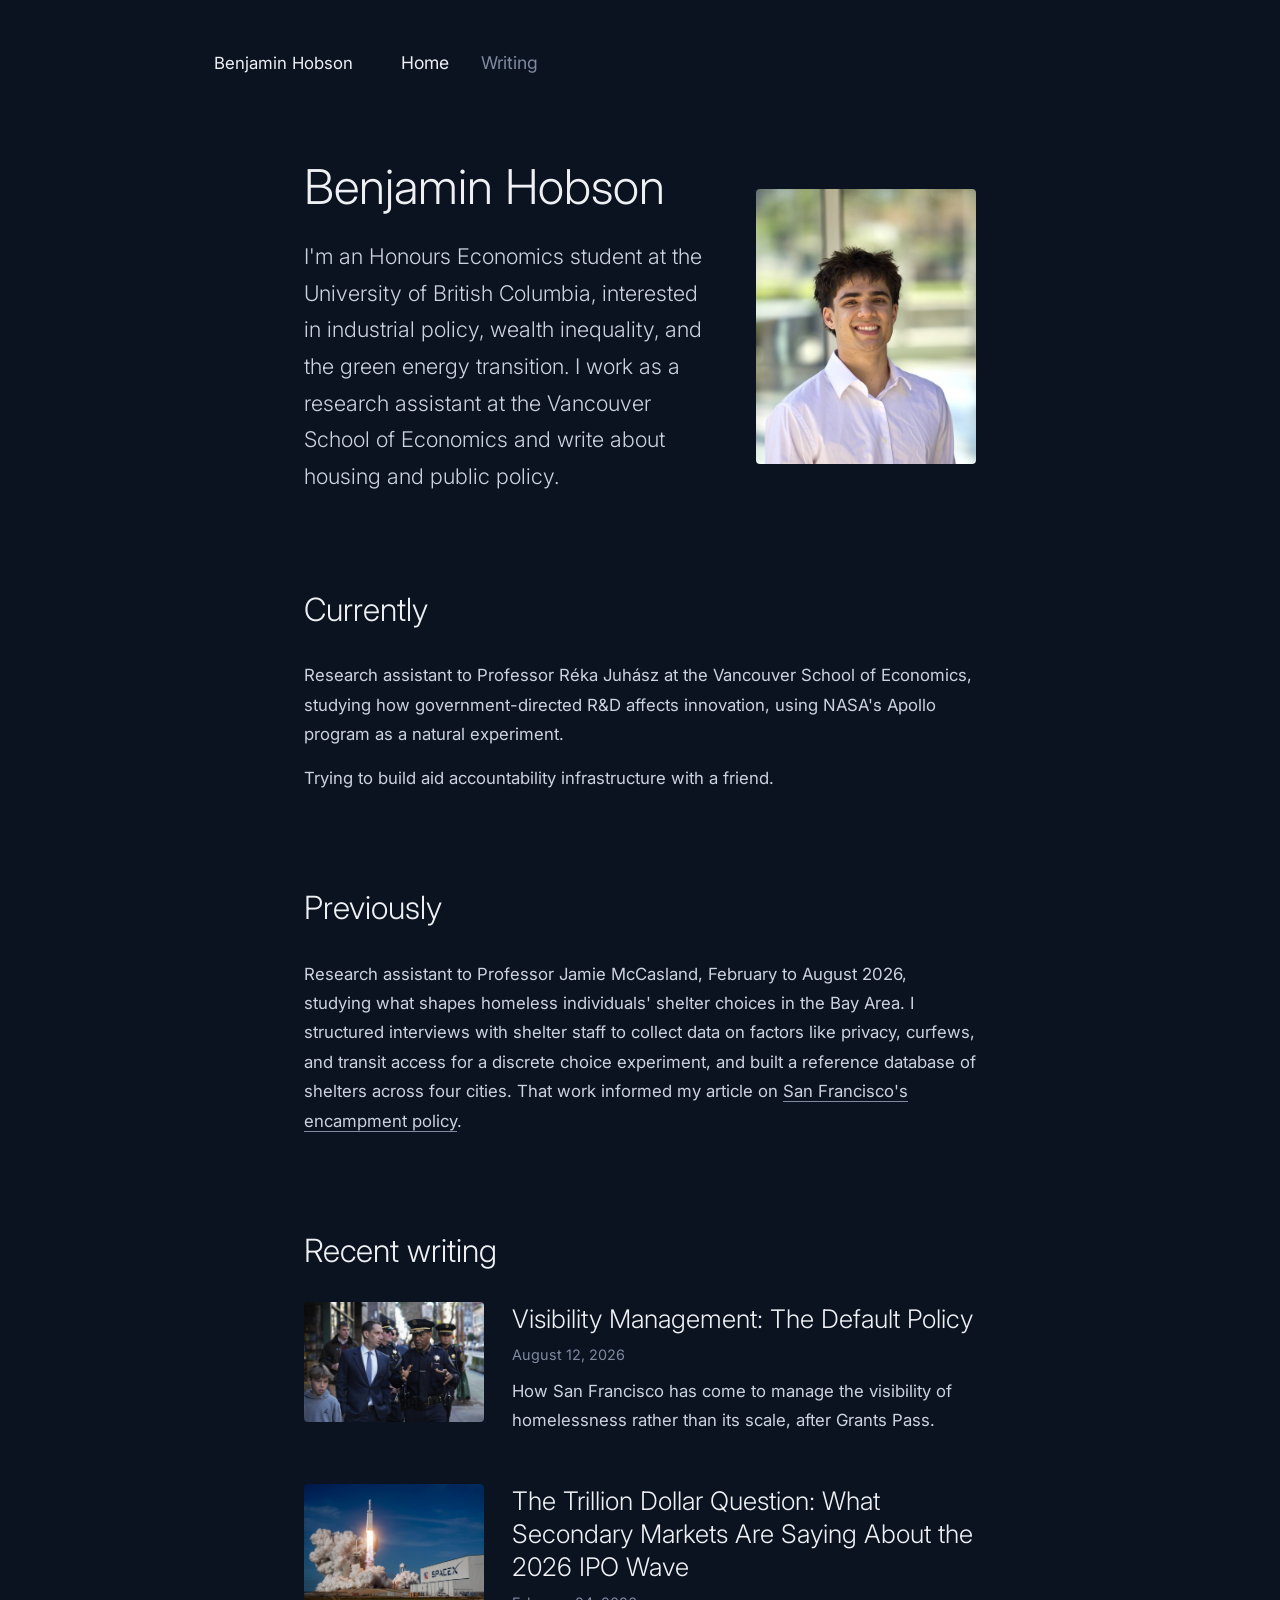
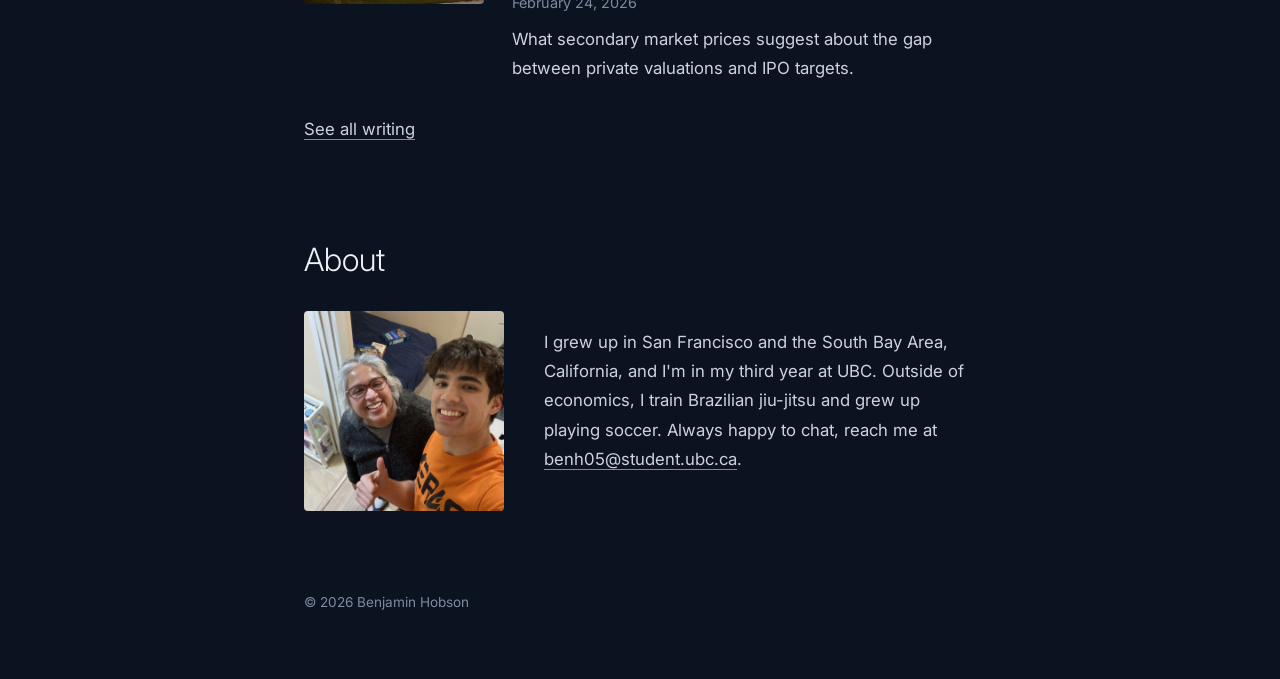
==== index.html @ e1647f70 "Reword aid project line Co-Authored-By: Claude Opus 5.5 <noreply@anthropic.com> Claude-Session: http" ====
<!DOCTYPE html>
<html lang="en">
<head>
<meta charset="UTF-8">
<meta name="viewport" content="width=device-width, initial-scale=1">
<title>Benjamin Hobson</title>
<meta name="description" content="Benjamin Hobson, economics student at the University of British Columbia. Writing and research.">
<meta property="og:title" content="Benjamin Hobson">
<meta property="og:description" content="Benjamin Hobson, economics student at the University of British Columbia. Writing and research.">
<meta name="theme-color" content="#0b1220">
<link rel="preconnect" href="https://fonts.googleapis.com">
<link rel="preconnect" href="https://fonts.gstatic.com" crossorigin>
<link href="https://fonts.googleapis.com/css2?family=Inter:wght@300;400&display=swap" rel="stylesheet">
<link rel="icon" href="favicon.ico?v=2" sizes="any">
<link rel="icon" type="image/png" sizes="32x32" href="favicon-32x32.png?v=2">
<link rel="icon" type="image/png" sizes="16x16" href="favicon-16x16.png?v=2">
<link rel="apple-touch-icon" href="apple-touch-icon.png?v=2">
<link rel="stylesheet" href="style.css?v=5">
</head>
<body>
<header><div class="wrap"><a class="site" href="index.html">Benjamin Hobson</a><nav aria-label="Main"><a href="index.html" aria-current="page">Home</a><a href="writing.html">Writing</a></nav></div></header>
<main><div class="wrap">
<div class="intro">
<div>
<h1>Benjamin Hobson</h1>
<p class="lead">I'm an Honours Economics student at the University of British Columbia, interested in industrial policy, wealth inequality, and the green energy transition. I work as a research assistant at the Vancouver School of Economics and write about housing and public policy.</p>
</div>
<img class="headshot" src="headshot.jpg" alt="Benjamin Hobson" width="220" height="275">
</div>

<h2>Currently</h2>
<ul class="plain">
<li>Research assistant to Professor Réka Juhász at the Vancouver School of Economics, studying how government-directed R&amp;D affects innovation, using NASA's Apollo program as a natural experiment.</li>
<li>Trying to build aid accountability infrastructure with a friend.</li>
</ul>

<h2>Previously</h2>
<p>Research assistant to Professor Jamie McCasland, February to August 2026, studying what shapes homeless individuals' shelter choices in the Bay Area. I structured interviews with shelter staff to collect data on factors like privacy, curfews, and transit access for a discrete choice experiment, and built a reference database of shelters across four cities. That work informed my article on <a href="article4.html">San Francisco's encampment policy</a>.</p>

<h2>Recent writing</h2>
<div class="entry"><a class="thumb" href="article4.html" tabindex="-1" aria-hidden="true"><img src="lurieimage.jpeg" alt="" loading="lazy"></a><div><div class="title"><a href="article4.html">Visibility Management: The Default Policy</a></div><div class="meta">August 12, 2026</div><p class="desc">How San Francisco has come to manage the visibility of homelessness rather than its scale, after Grants Pass.</p></div></div>
<div class="entry"><a class="thumb" href="article2.html" tabindex="-1" aria-hidden="true"><img src="spacex.jpg" alt="" loading="lazy"></a><div><div class="title"><a href="article2.html">The Trillion Dollar Question: What Secondary Markets Are Saying About the 2026 IPO Wave</a></div><div class="meta">February 24, 2026</div><p class="desc">What secondary market prices suggest about the gap between private valuations and IPO targets.</p></div></div>
<p class="more"><a href="writing.html">See all writing</a></p>

<h2>About</h2>
<div class="about-card">
<img class="portrait" src="profile.jpg" alt="Benjamin Hobson" width="200" height="200" loading="lazy">
<div>
<p>I grew up in San Francisco and the South Bay Area, California, and I'm in my third year at UBC. Outside of economics, I train Brazilian jiu-jitsu and grew up playing soccer. Always happy to chat, reach me at <a href="mailto:benh05@student.ubc.ca">benh05@student.ubc.ca</a>.</p>
</div>
</div>
</div></main>
<footer><div class="wrap">&copy; 2026 Benjamin Hobson</div></footer>
</body>
</html>
---- style.css ----
:root{--bg:#0b1220;--text:#cdd3de;--strong:#eef0f4;--muted:#7f8aa0;--accent:#7da2d6;--line:#1b2740}
*{box-sizing:border-box;margin:0;padding:0}
html{background:var(--bg)}
body{font:400 1.05rem/1.75 Inter,system-ui,-apple-system,"Segoe UI",sans-serif;color:var(--text);-webkit-font-smoothing:antialiased}
.wrap{max-width:720px;margin:0 auto;padding:0 1.5rem}
header .wrap{max-width:900px;display:flex;flex-wrap:wrap;align-items:baseline;gap:.75rem 3rem;padding-top:3rem}
.site{color:var(--strong);text-decoration:none}
nav{display:flex;gap:2rem}
nav a{color:var(--muted);text-decoration:none;font-size:1.1rem}
nav a:hover,nav a[aria-current="page"]{color:var(--strong)}
main{padding:5rem 0 4rem}
h1{font-size:3rem;font-weight:300;line-height:1.15;color:var(--strong);margin-bottom:2.5rem}
h2{font-size:2rem;font-weight:300;line-height:1.2;color:var(--strong);margin:6rem 0 2rem}
p{margin-bottom:1.25rem}
.lead{font-size:1.35rem;font-weight:300;line-height:1.7}
a{color:inherit;text-decoration-color:var(--muted);text-underline-offset:4px}
a:hover{color:var(--accent);text-decoration-color:var(--accent)}
a:focus-visible{outline:2px solid var(--accent);outline-offset:3px;border-radius:2px}
.entry{display:grid;grid-template-columns:180px 1fr;gap:1.75rem;align-items:start;margin-bottom:3rem}
.thumb img{display:block;width:180px;height:120px;object-fit:cover;border-radius:4px}
.title{font-size:1.6rem;font-weight:300;line-height:1.3;color:var(--strong);margin-bottom:.4rem}
.title a{color:inherit;text-decoration:none}
.title a:hover{color:var(--accent)}
.meta{color:var(--muted);font-size:.9rem;margin-bottom:.6rem}
.desc{margin:0}
ul.plain{list-style:none}
ul.plain li{margin-bottom:.9rem}
.contact{display:flex;flex-wrap:wrap;gap:1.5rem;margin-top:1.5rem}
.about-card{display:grid;grid-template-columns:200px 1fr;gap:2.5rem;align-items:center}
.about-card .contact{margin-top:.5rem}
.portrait{display:block;width:200px;height:200px;object-fit:cover;border-radius:4px}
.more{margin-top:-1rem}
.intro{display:grid;grid-template-columns:1fr 220px;gap:3rem;align-items:center}
.intro h1{margin-bottom:1.5rem}
.intro .lead{margin:0}
.headshot{display:block;width:220px;height:275px;object-fit:cover;border-radius:4px}
footer{padding:1rem 0 4rem;color:var(--muted);font-size:.85rem}
/* Article pages */
.post h1{font-size:2.5rem;margin-bottom:1.25rem}
.post .byline{color:var(--muted);font-size:.9rem;margin:0}
.post .byline:last-of-type{margin-bottom:2.5rem}
.post .body,.post>p{font-size:1.1rem;line-height:1.8}
.post h2{font-size:1.6rem;margin:3rem 0 1rem}
.post img{display:block;width:100%;max-height:420px;object-fit:cover;margin:2rem 0 .5rem}
.post .caption{color:var(--muted);font-size:.85rem;margin-bottom:2rem}
.post .disclaimer{color:var(--muted);font-size:.9rem;border-top:1px solid var(--line);padding-top:1.25rem;margin-top:2rem}
@media(max-width:560px){.intro{grid-template-columns:1fr;gap:2rem}.headshot{order:-1;width:160px;height:200px}.entry{grid-template-columns:1fr;gap:1rem}.thumb img{width:100%;height:180px}.about-card{grid-template-columns:1fr;gap:1.5rem}h1{font-size:2.2rem}.post h1{font-size:2rem}.lead{font-size:1.15rem}h2{font-size:1.6rem;margin-top:4.5rem}main{padding-top:3.5rem}header .wrap{padding-top:2rem}}
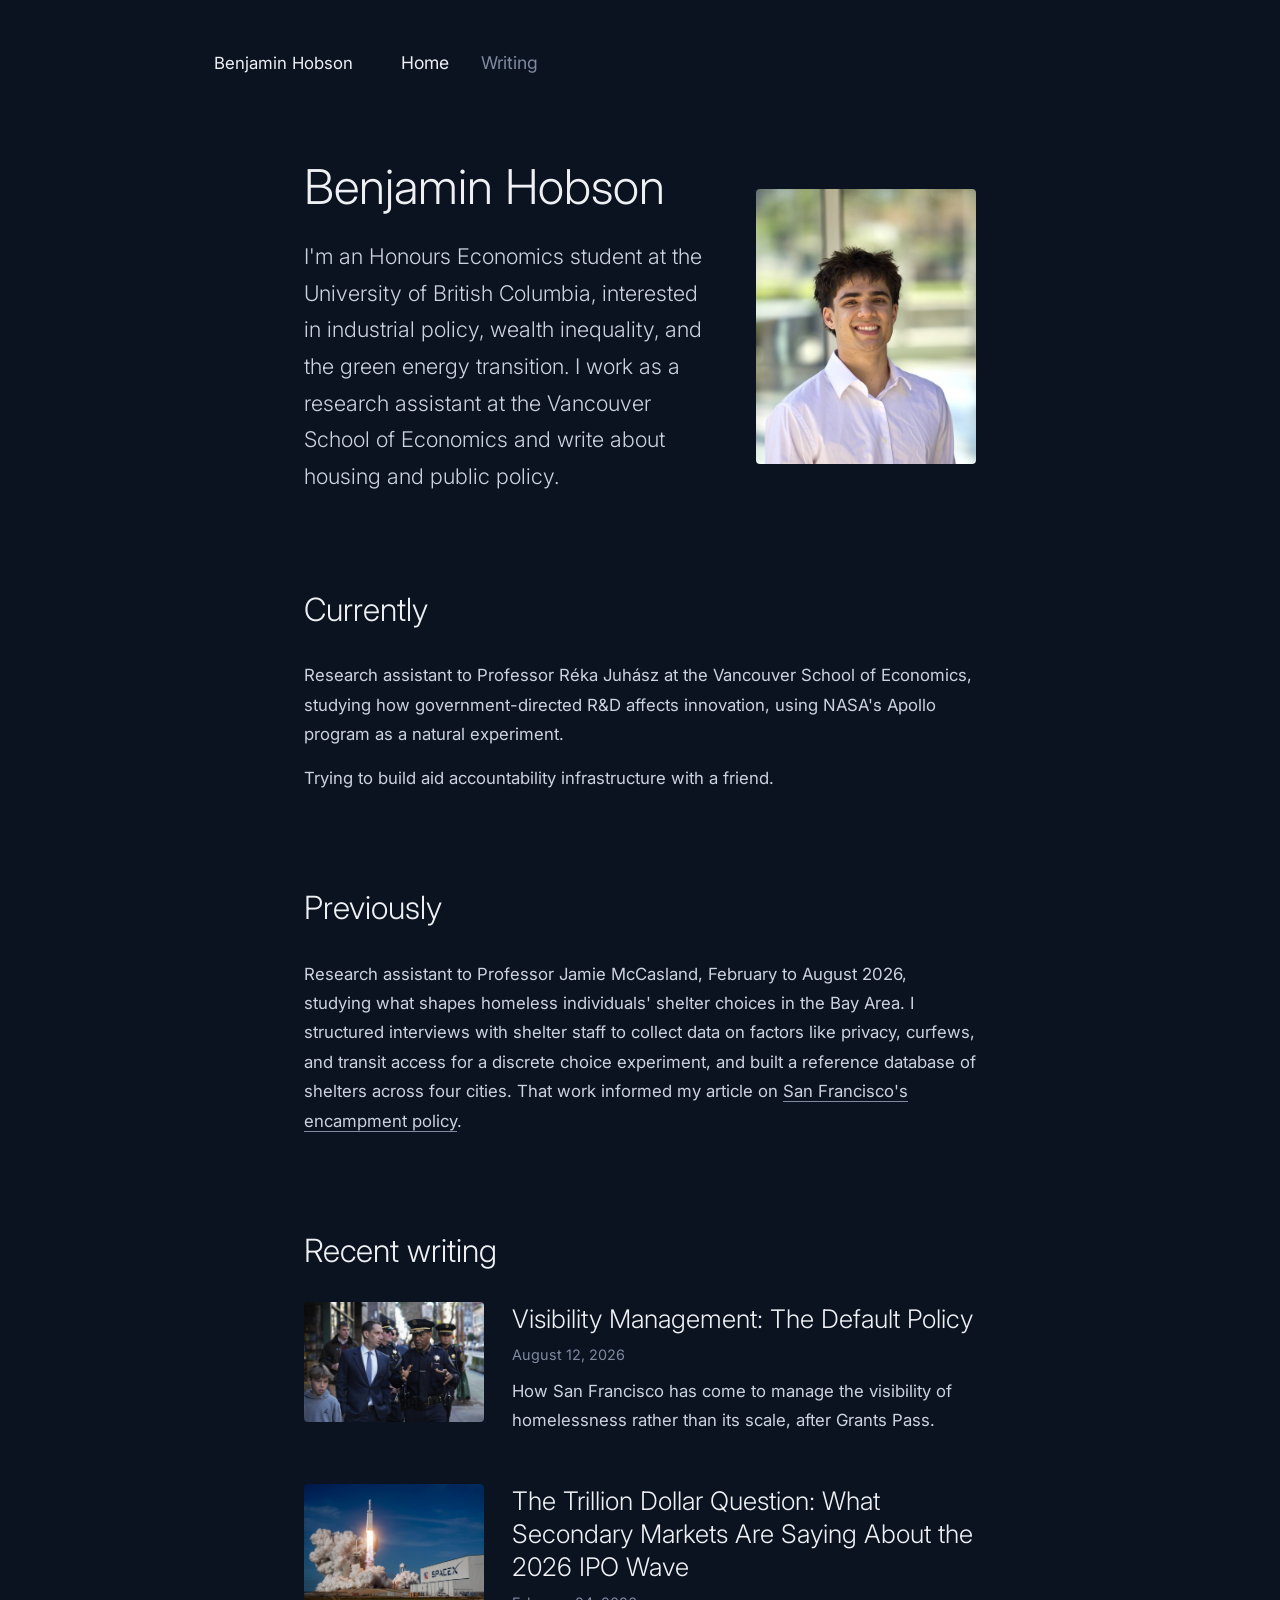
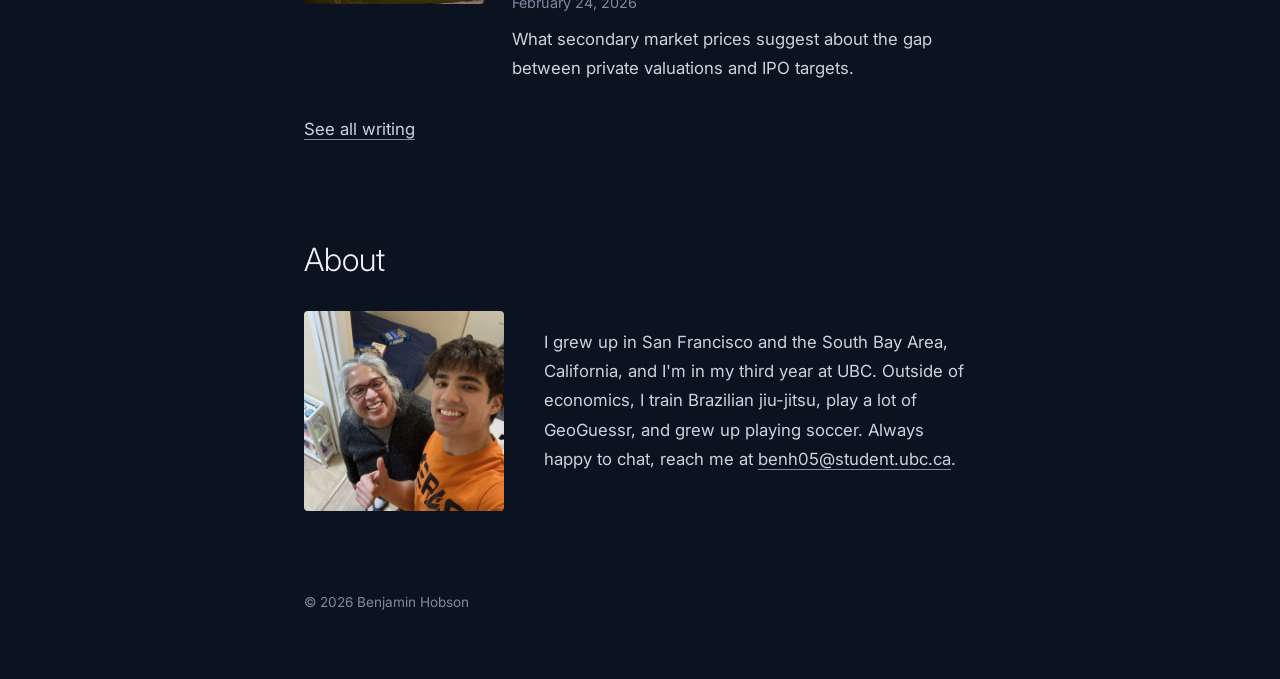
==== commit 54818064: "Add GeoGuessr to About Co-Authored-By: Claude Opus 5.5 <noreply@anthropic.com> Claude-Session: https" ====
--- a/index.html
+++ b/index.html
@@ -46,7 +46,7 @@
 <div class="about-card">
 <img class="portrait" src="profile.jpg" alt="Benjamin Hobson" width="200" height="200" loading="lazy">
 <div>
-<p>I grew up in San Francisco and the South Bay Area, California, and I'm in my third year at UBC. Outside of economics, I train Brazilian jiu-jitsu and grew up playing soccer. Always happy to chat, reach me at <a href="mailto:benh05@student.ubc.ca">benh05@student.ubc.ca</a>.</p>
+<p>I grew up in San Francisco and the South Bay Area, California, and I'm in my third year at UBC. Outside of economics, I train Brazilian jiu-jitsu, play a lot of GeoGuessr, and grew up playing soccer. Always happy to chat, reach me at <a href="mailto:benh05@student.ubc.ca">benh05@student.ubc.ca</a>.</p>
 </div>
 </div>
 </div></main>
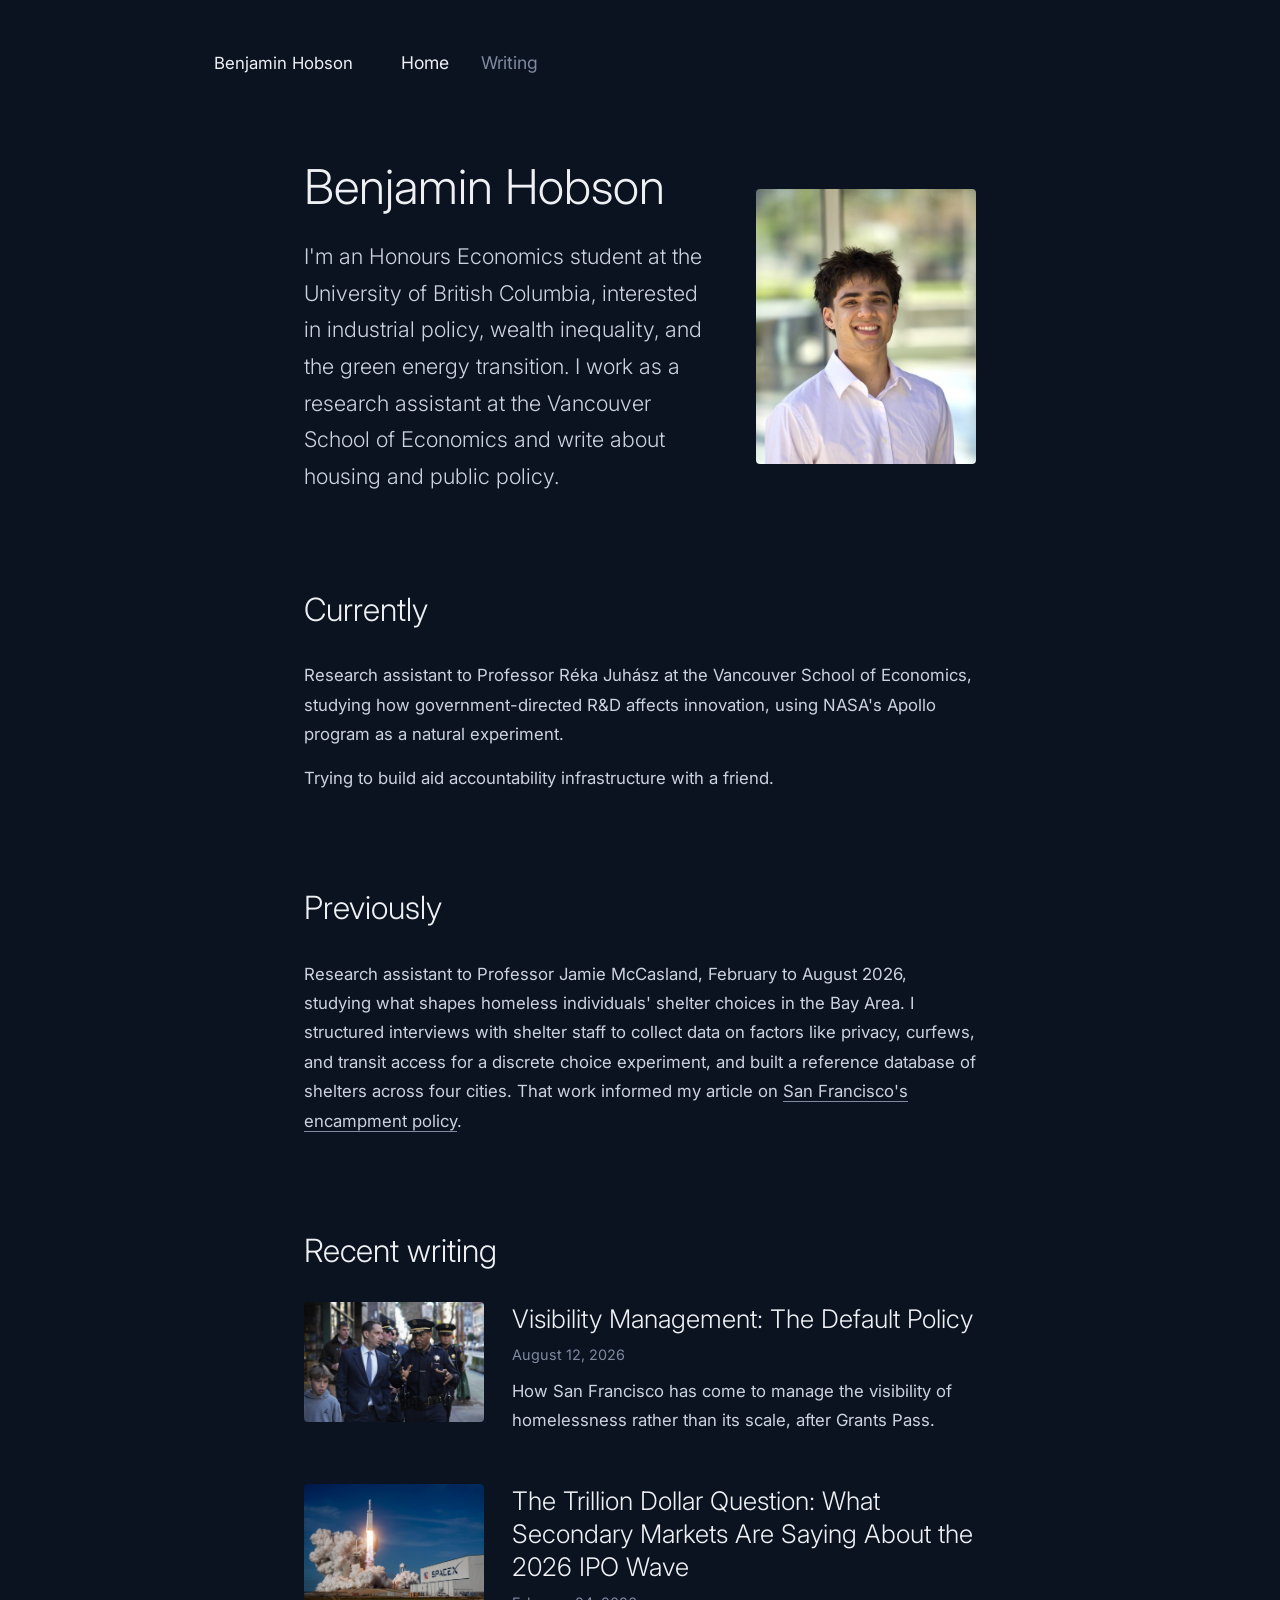
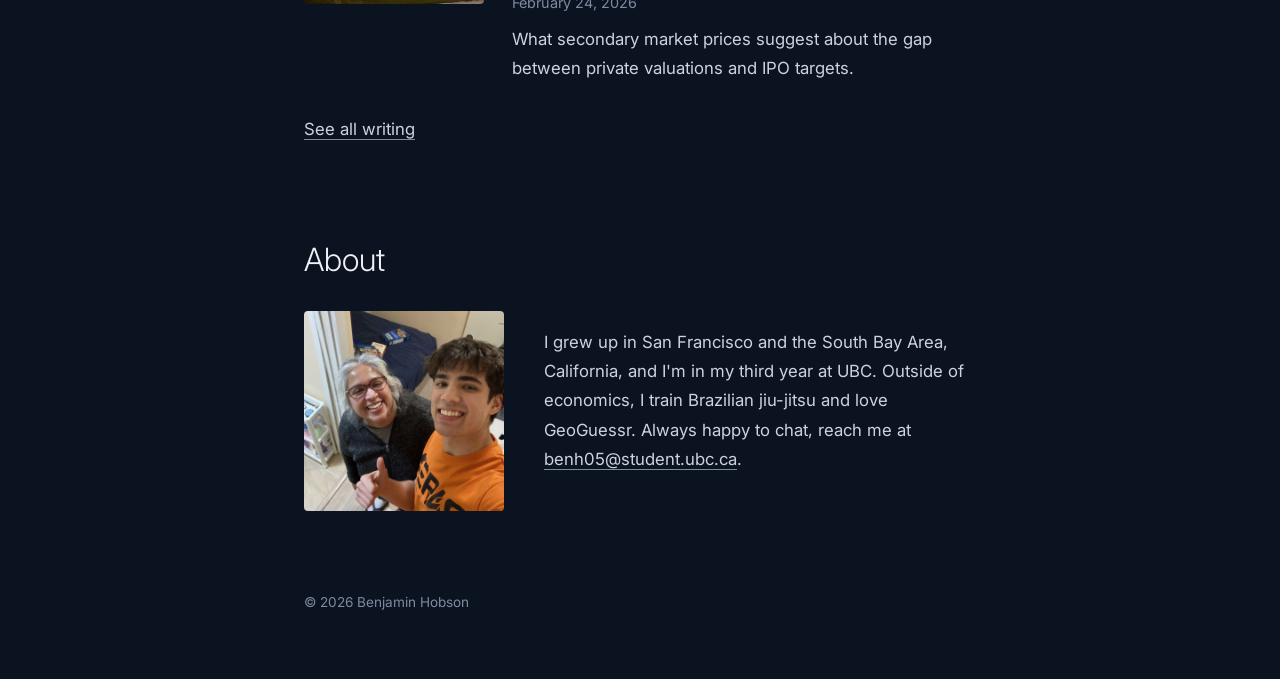
==== commit e64cc9f3: "Simplify About hobbies Co-Authored-By: Claude Opus 5.5 <noreply@anthropic.com> Claude-Session: https" ====
--- a/index.html
+++ b/index.html
@@ -46,7 +46,7 @@
 <div class="about-card">
 <img class="portrait" src="profile.jpg" alt="Benjamin Hobson" width="200" height="200" loading="lazy">
 <div>
-<p>I grew up in San Francisco and the South Bay Area, California, and I'm in my third year at UBC. Outside of economics, I train Brazilian jiu-jitsu, play a lot of GeoGuessr, and grew up playing soccer. Always happy to chat, reach me at <a href="mailto:benh05@student.ubc.ca">benh05@student.ubc.ca</a>.</p>
+<p>I grew up in San Francisco and the South Bay Area, California, and I'm in my third year at UBC. Outside of economics, I train Brazilian jiu-jitsu and love GeoGuessr. Always happy to chat, reach me at <a href="mailto:benh05@student.ubc.ca">benh05@student.ubc.ca</a>.</p>
 </div>
 </div>
 </div></main>
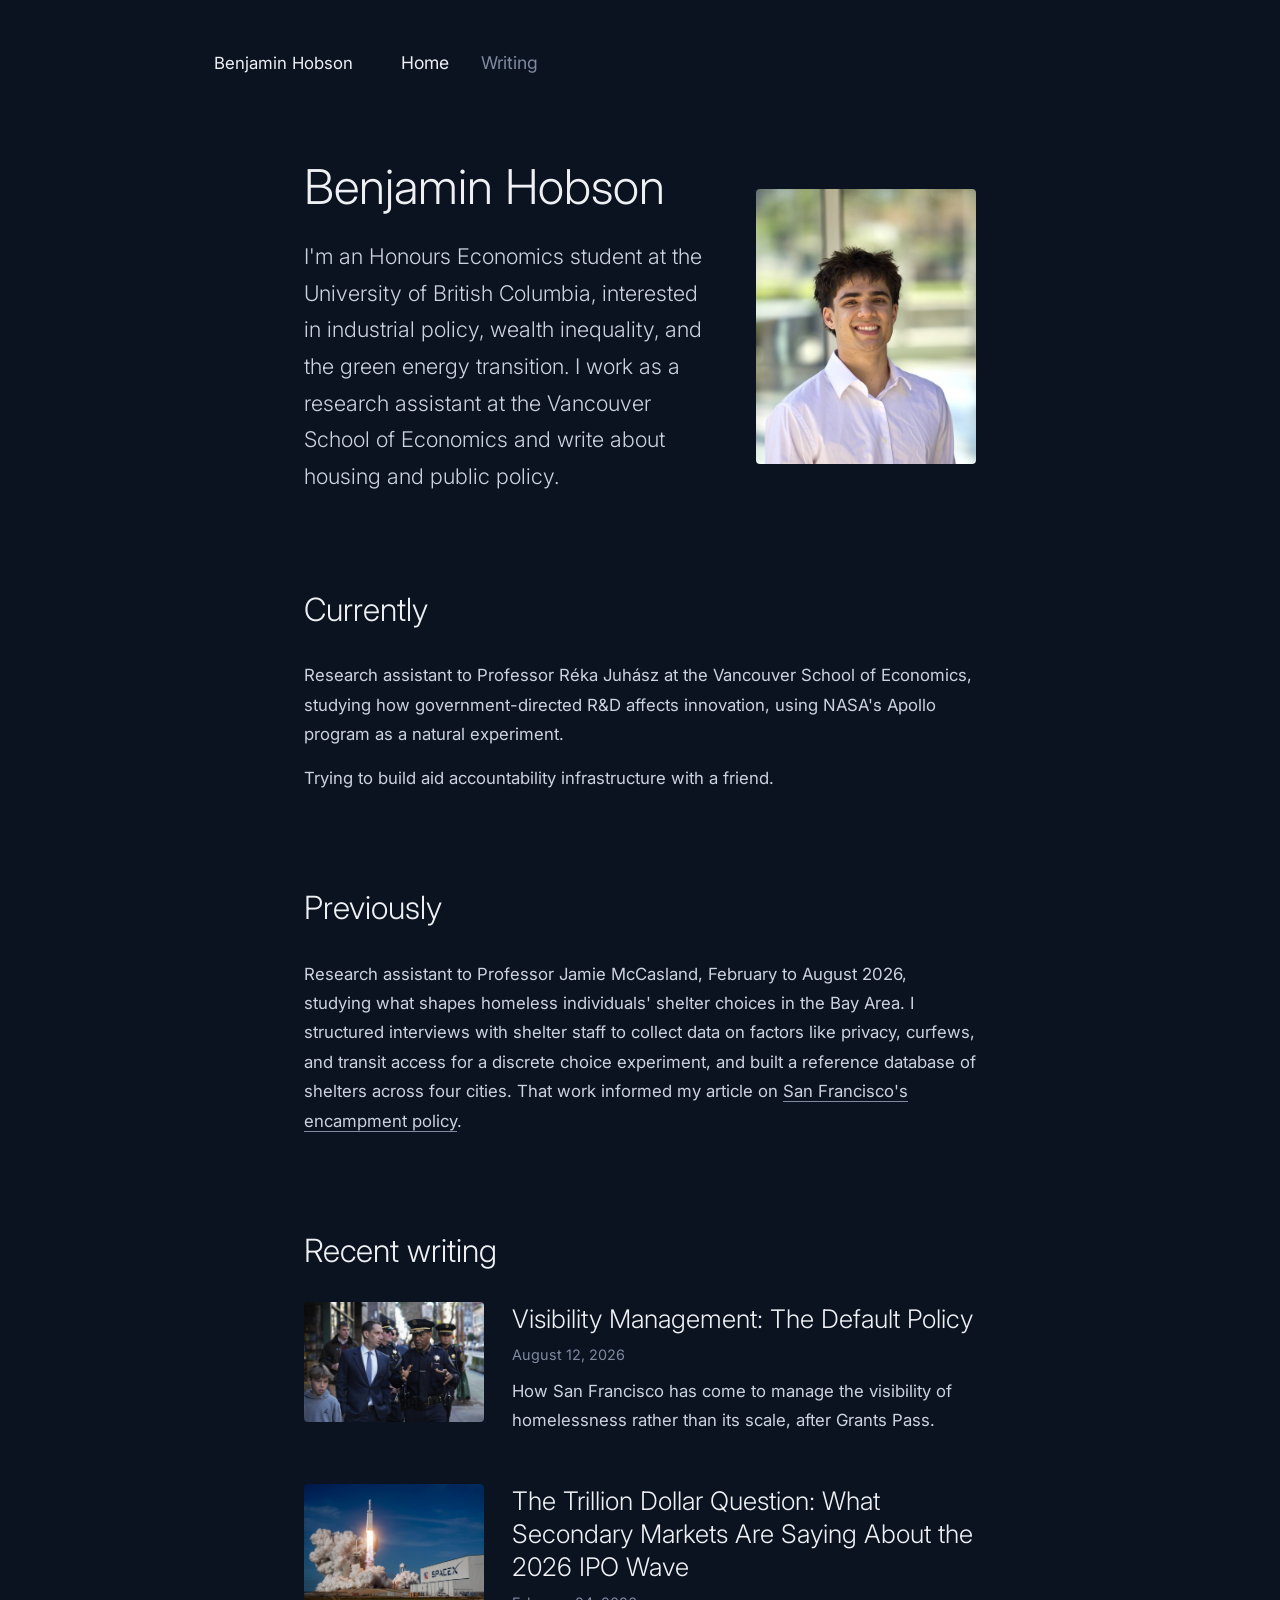
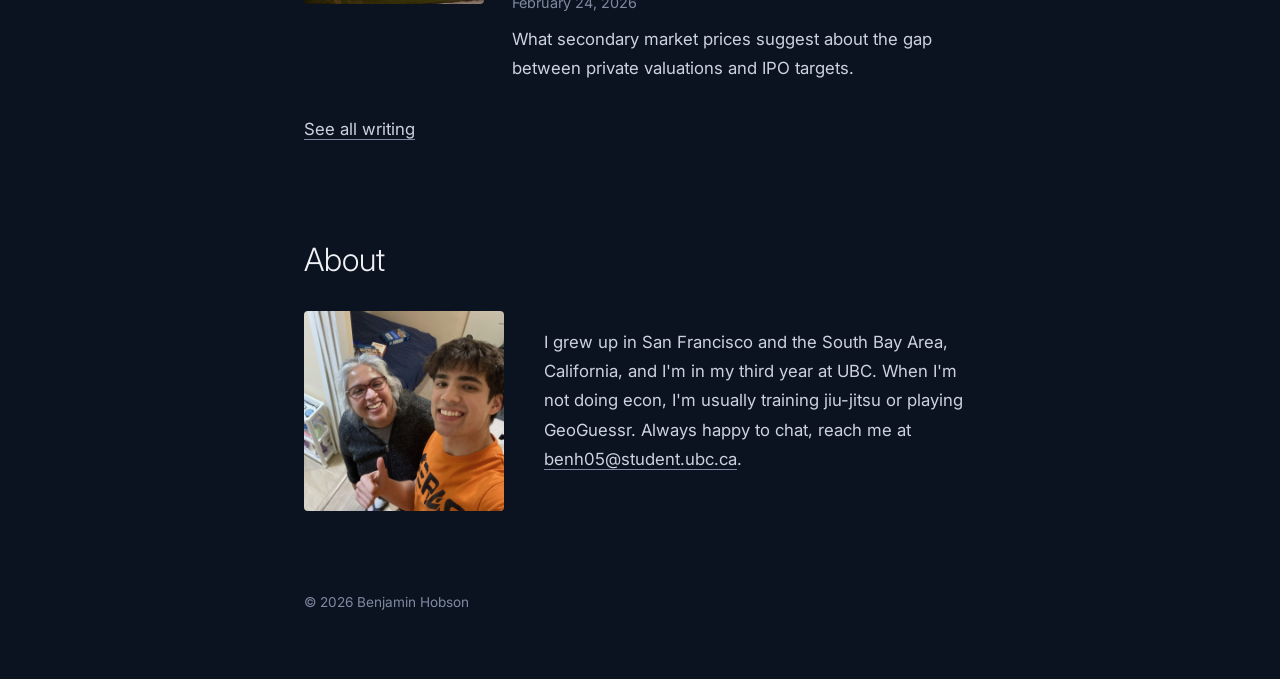
==== commit 6cd96865: "Reword About hobbies Co-Authored-By: Claude Opus 5.5 <noreply@anthropic.com> Claude-Session: https:/" ====
--- a/index.html
+++ b/index.html
@@ -46,7 +46,7 @@
 <div class="about-card">
 <img class="portrait" src="profile.jpg" alt="Benjamin Hobson" width="200" height="200" loading="lazy">
 <div>
-<p>I grew up in San Francisco and the South Bay Area, California, and I'm in my third year at UBC. Outside of economics, I train Brazilian jiu-jitsu and love GeoGuessr. Always happy to chat, reach me at <a href="mailto:benh05@student.ubc.ca">benh05@student.ubc.ca</a>.</p>
+<p>I grew up in San Francisco and the South Bay Area, California, and I'm in my third year at UBC. When I'm not doing econ, I'm usually training jiu-jitsu or playing GeoGuessr. Always happy to chat, reach me at <a href="mailto:benh05@student.ubc.ca">benh05@student.ubc.ca</a>.</p>
 </div>
 </div>
 </div></main>
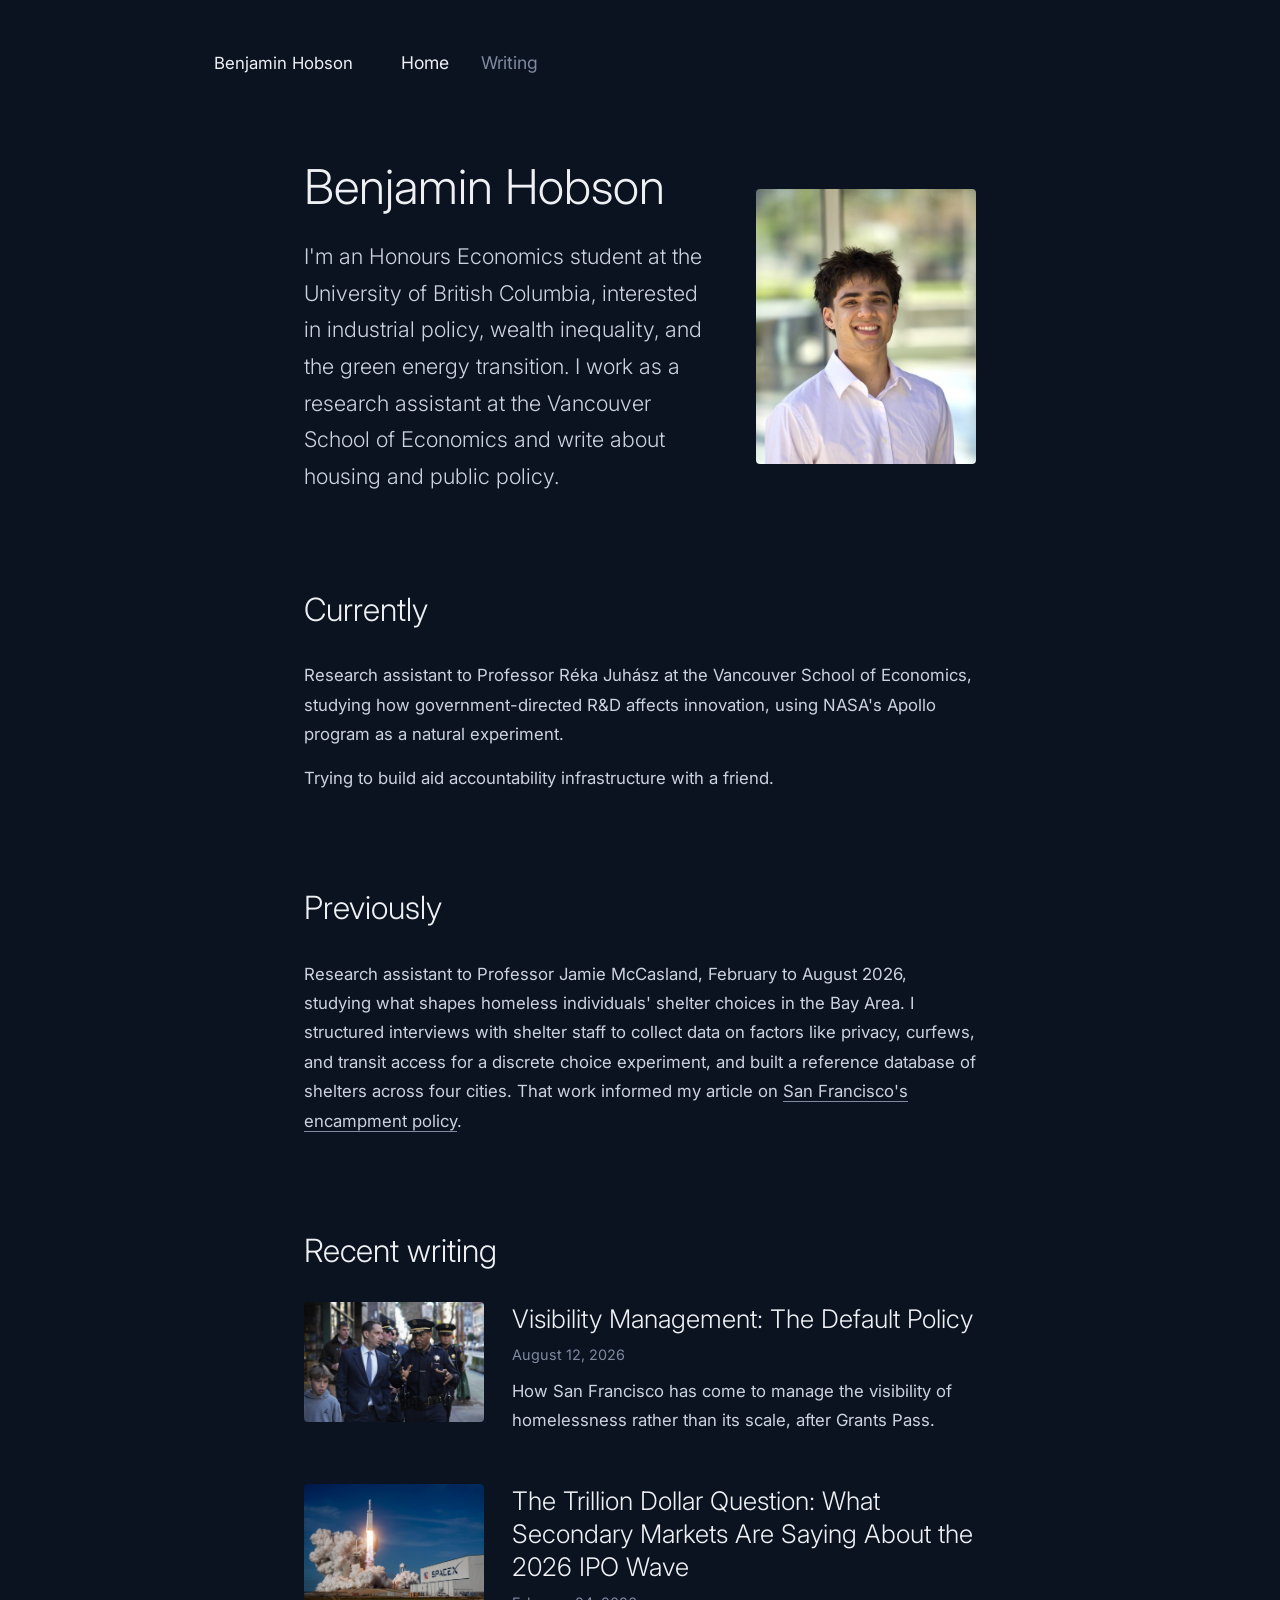
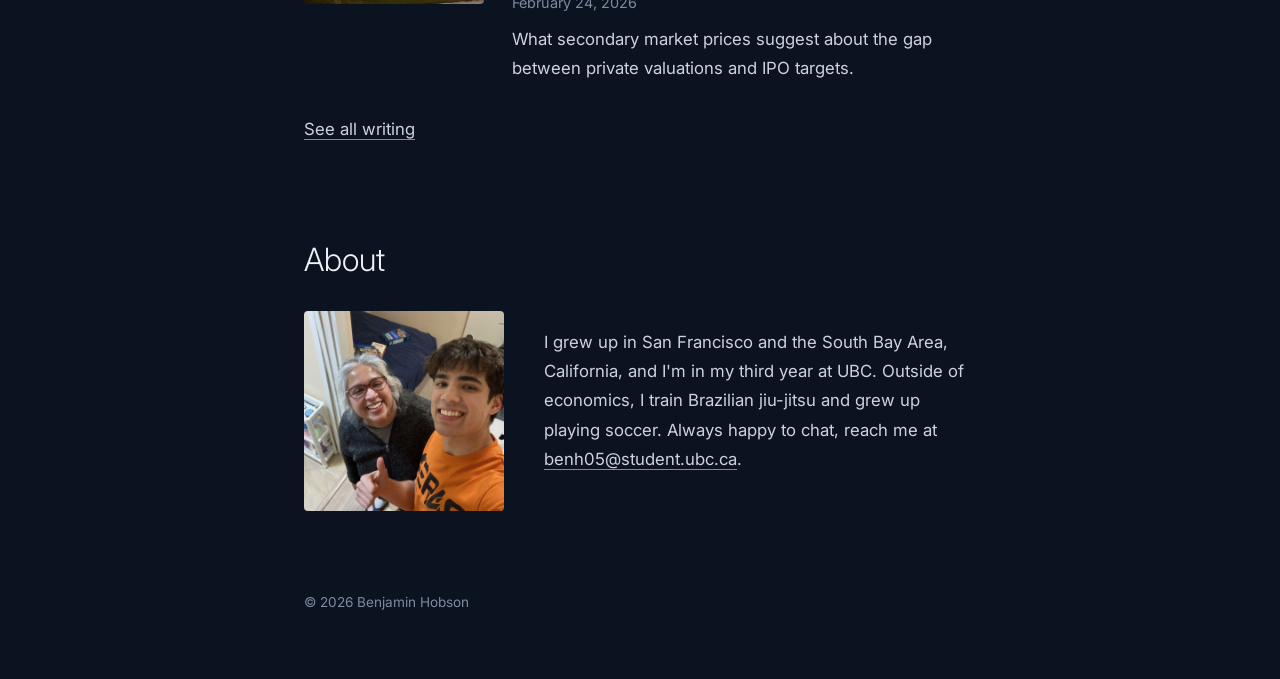
==== commit 9e6ae534: "Restore original About hobbies line Co-Authored-By: Claude Opus 5.5 <noreply@anthropic.com> Claude-S" ====
--- a/index.html
+++ b/index.html
@@ -46,7 +46,7 @@
 <div class="about-card">
 <img class="portrait" src="profile.jpg" alt="Benjamin Hobson" width="200" height="200" loading="lazy">
 <div>
-<p>I grew up in San Francisco and the South Bay Area, California, and I'm in my third year at UBC. When I'm not doing econ, I'm usually training jiu-jitsu or playing GeoGuessr. Always happy to chat, reach me at <a href="mailto:benh05@student.ubc.ca">benh05@student.ubc.ca</a>.</p>
+<p>I grew up in San Francisco and the South Bay Area, California, and I'm in my third year at UBC. Outside of economics, I train Brazilian jiu-jitsu and grew up playing soccer. Always happy to chat, reach me at <a href="mailto:benh05@student.ubc.ca">benh05@student.ubc.ca</a>.</p>
 </div>
 </div>
 </div></main>
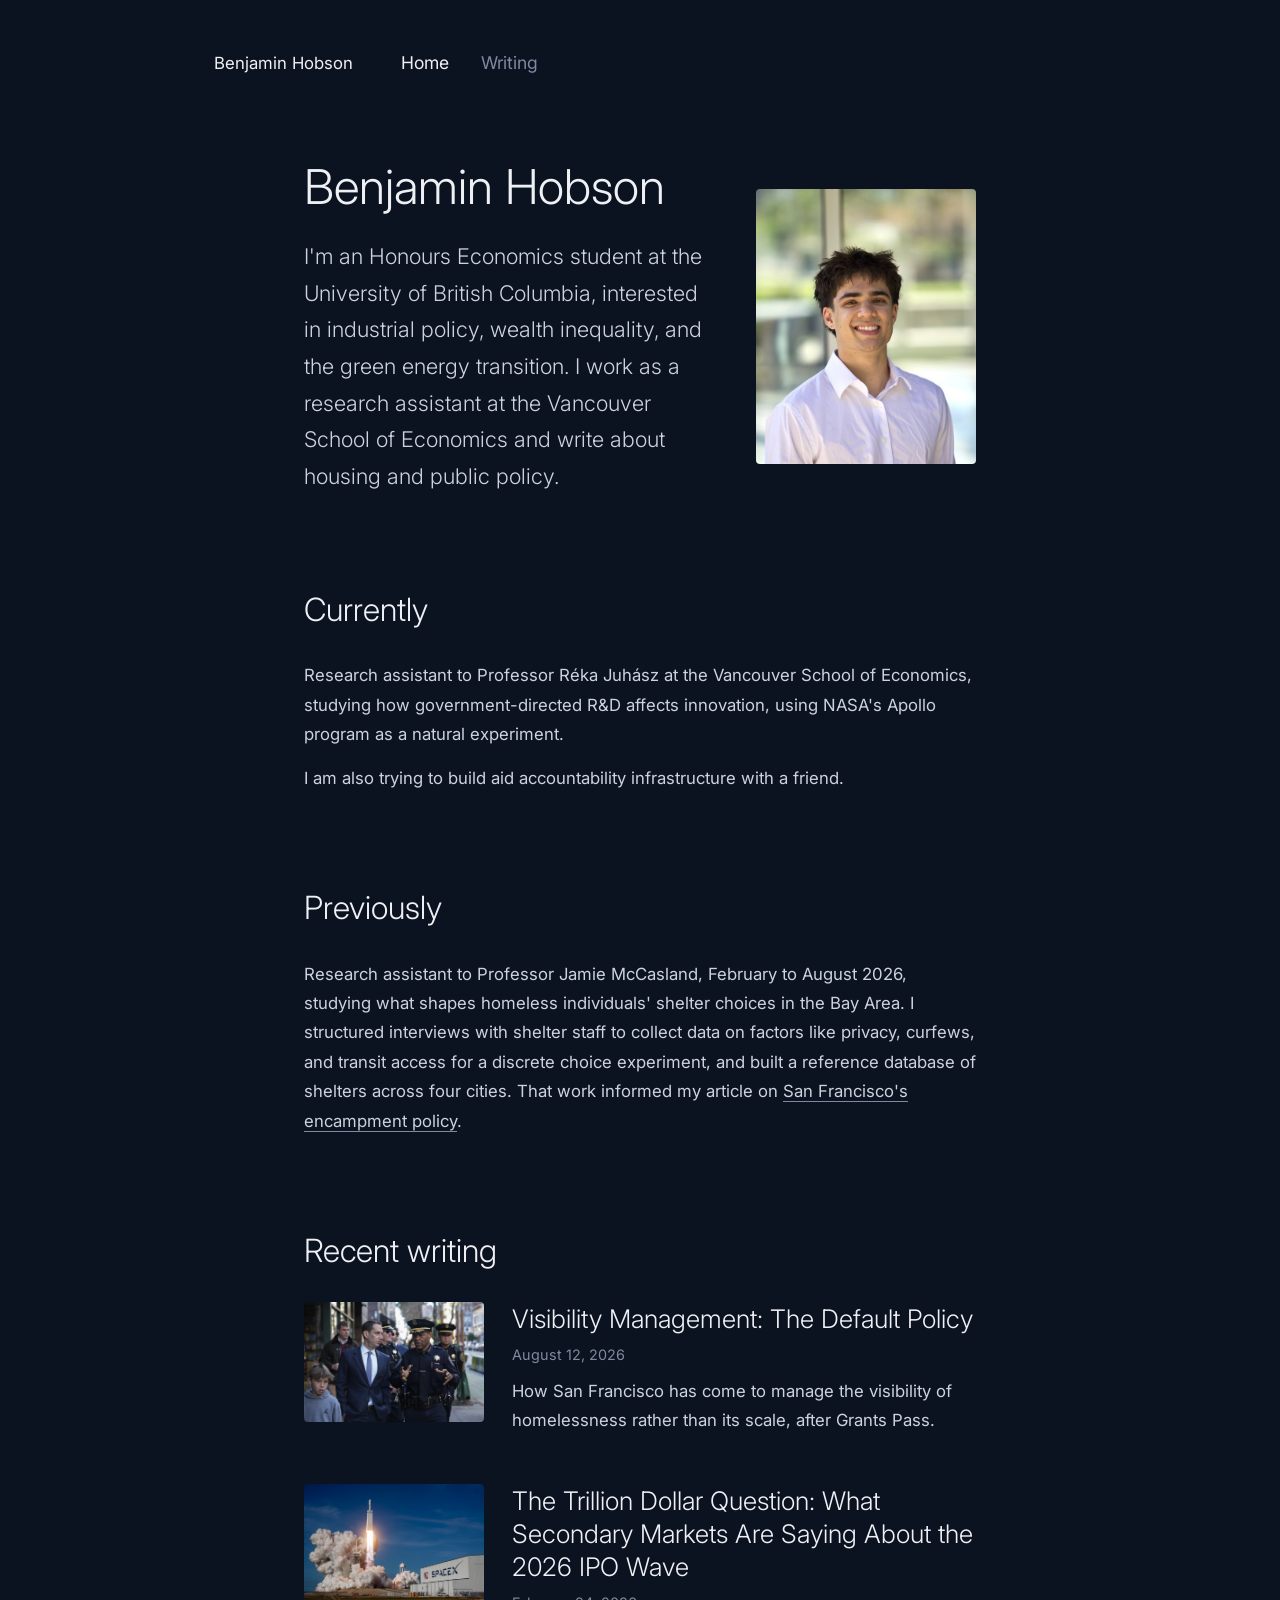
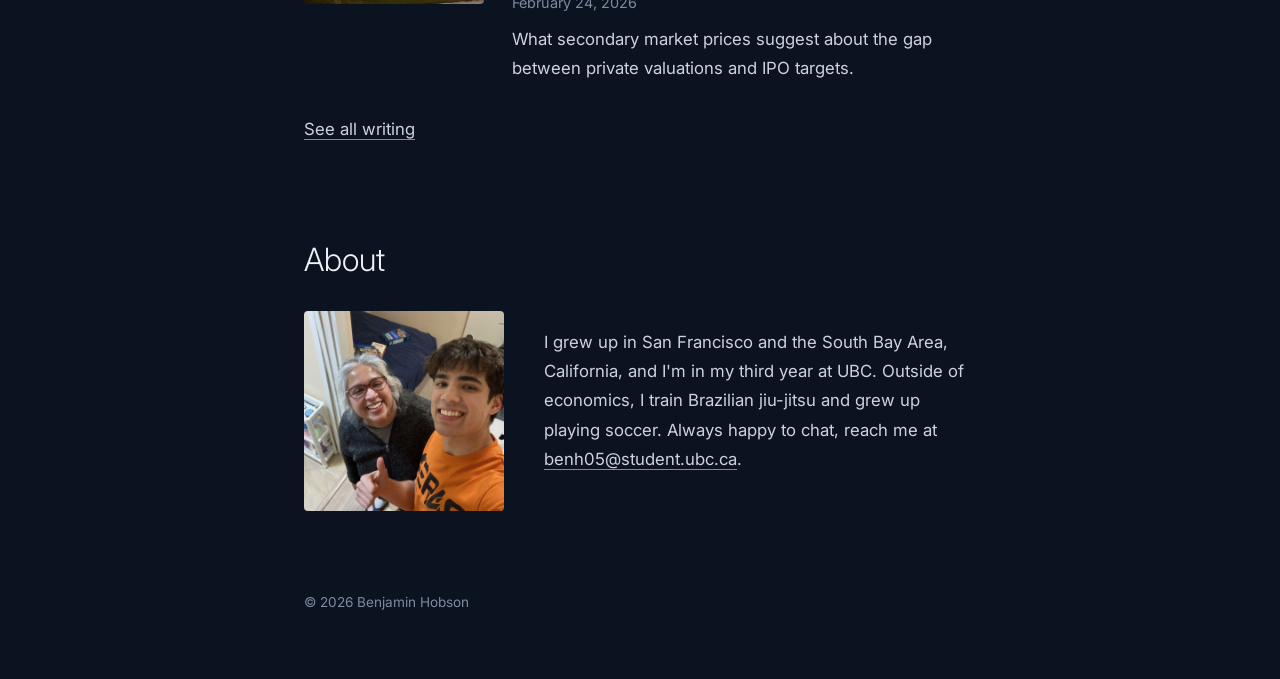
==== commit 99b36452: "Reword aid line Co-Authored-By: Claude Opus 5.5 <noreply@anthropic.com> Claude-Session: https://clau" ====
--- a/index.html
+++ b/index.html
@@ -31,7 +31,7 @@
 <h2>Currently</h2>
 <ul class="plain">
 <li>Research assistant to Professor Réka Juhász at the Vancouver School of Economics, studying how government-directed R&amp;D affects innovation, using NASA's Apollo program as a natural experiment.</li>
-<li>Trying to build aid accountability infrastructure with a friend.</li>
+<li>I am also trying to build aid accountability infrastructure with a friend.</li>
 </ul>
 
 <h2>Previously</h2>
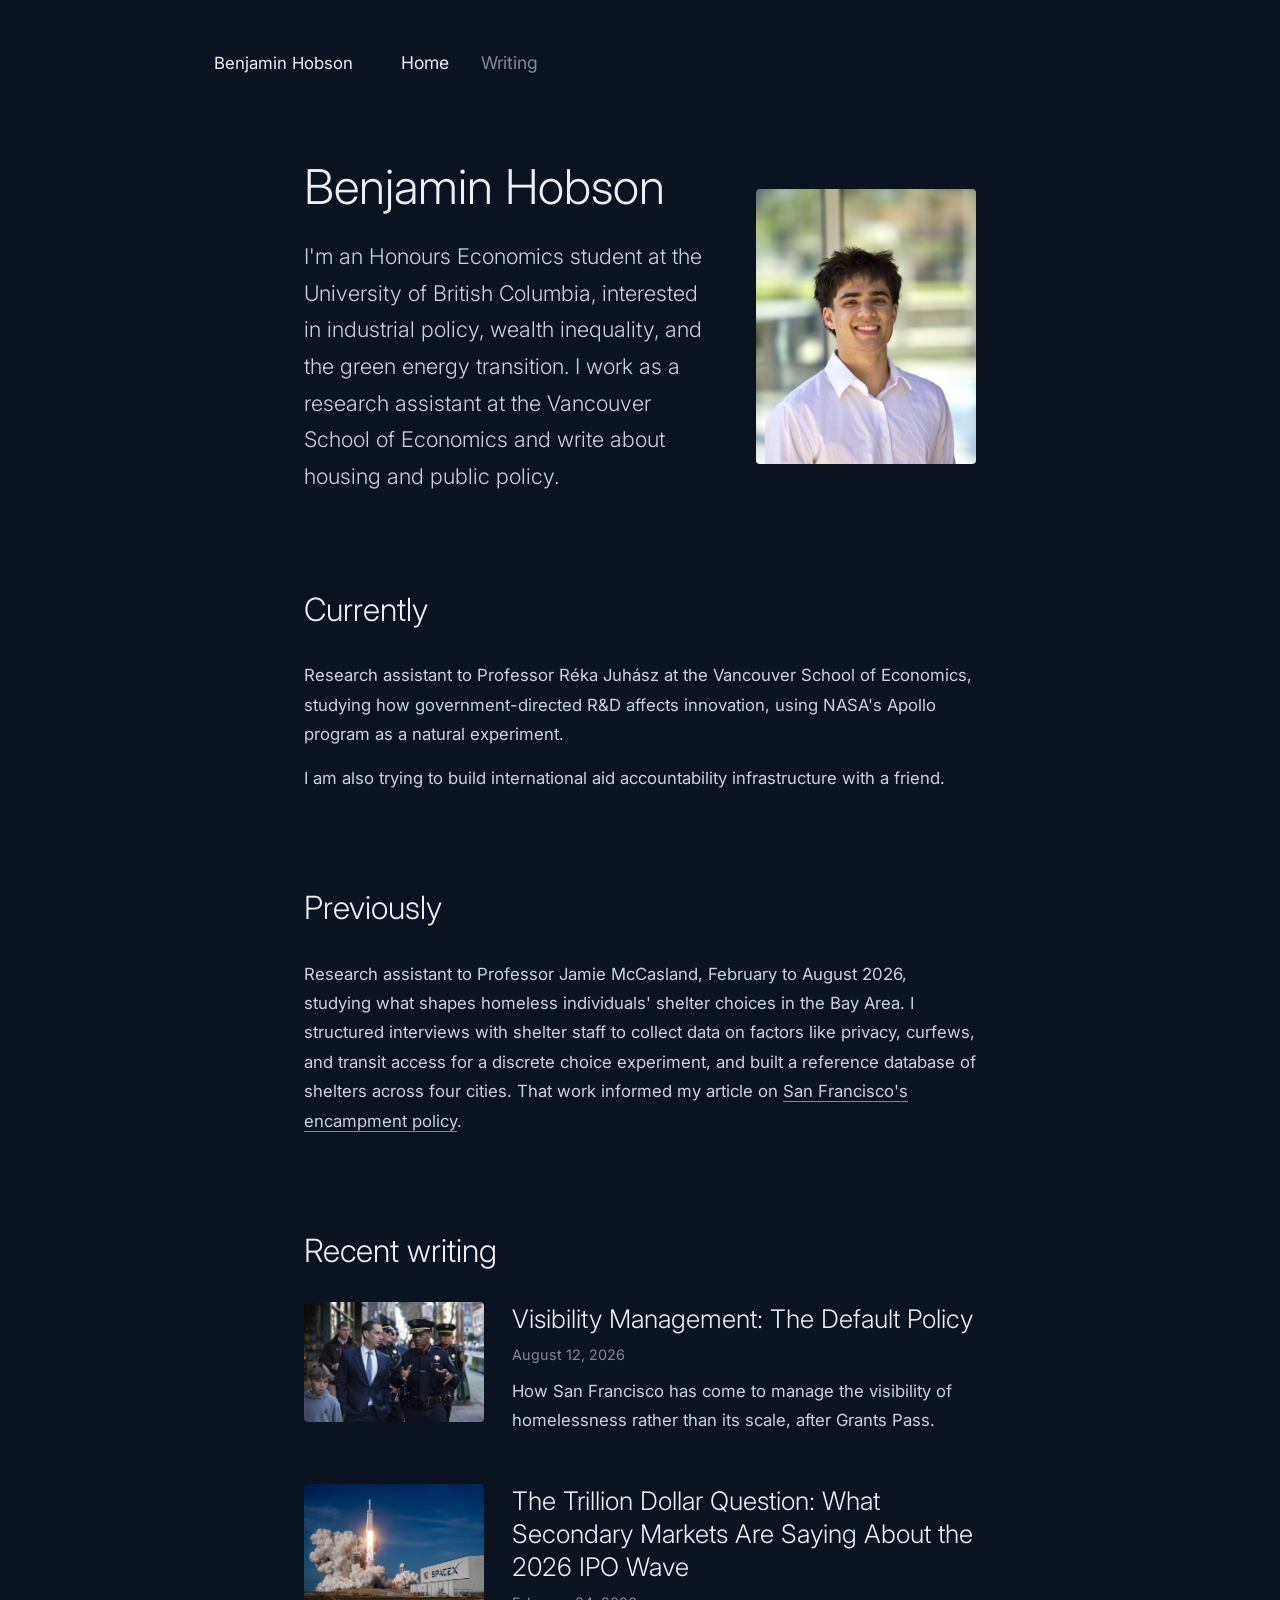
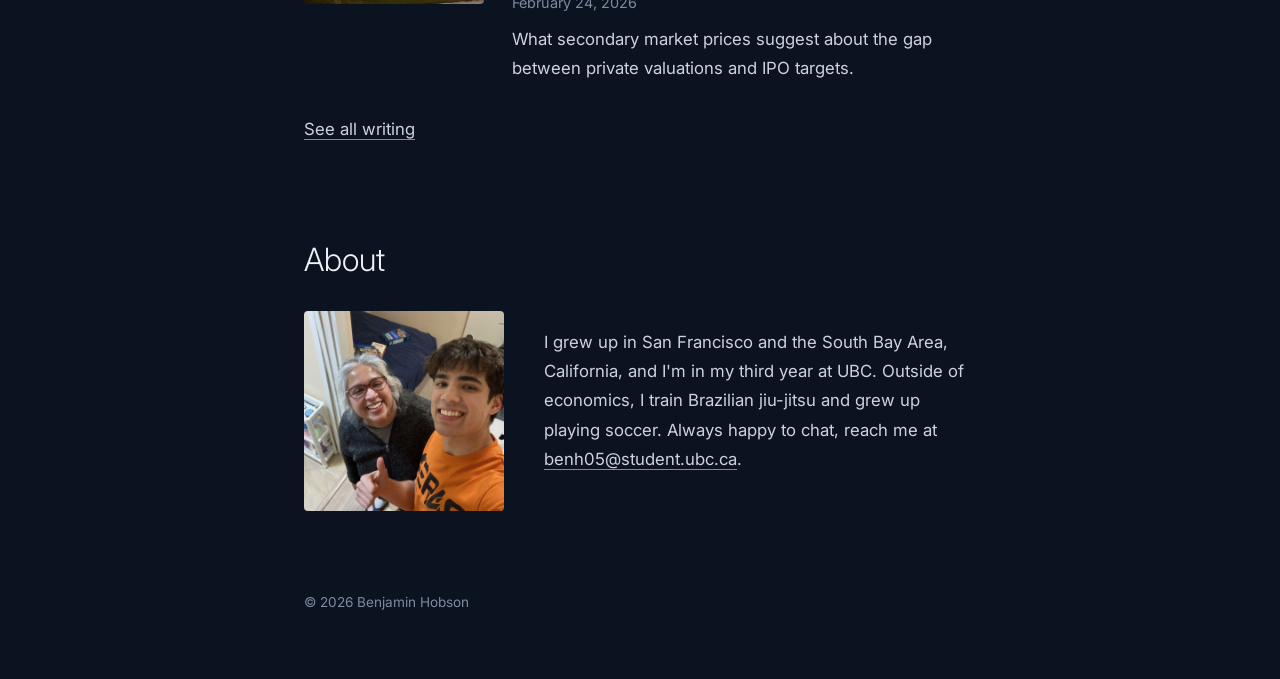
==== commit 91d1472d: "Specify international aid Co-Authored-By: Claude Opus 5.5 <noreply@anthropic.com> Claude-Session: ht" ====
--- a/index.html
+++ b/index.html
@@ -31,7 +31,7 @@
 <h2>Currently</h2>
 <ul class="plain">
 <li>Research assistant to Professor Réka Juhász at the Vancouver School of Economics, studying how government-directed R&amp;D affects innovation, using NASA's Apollo program as a natural experiment.</li>
-<li>I am also trying to build aid accountability infrastructure with a friend.</li>
+<li>I am also trying to build international aid accountability infrastructure with a friend.</li>
 </ul>
 
 <h2>Previously</h2>
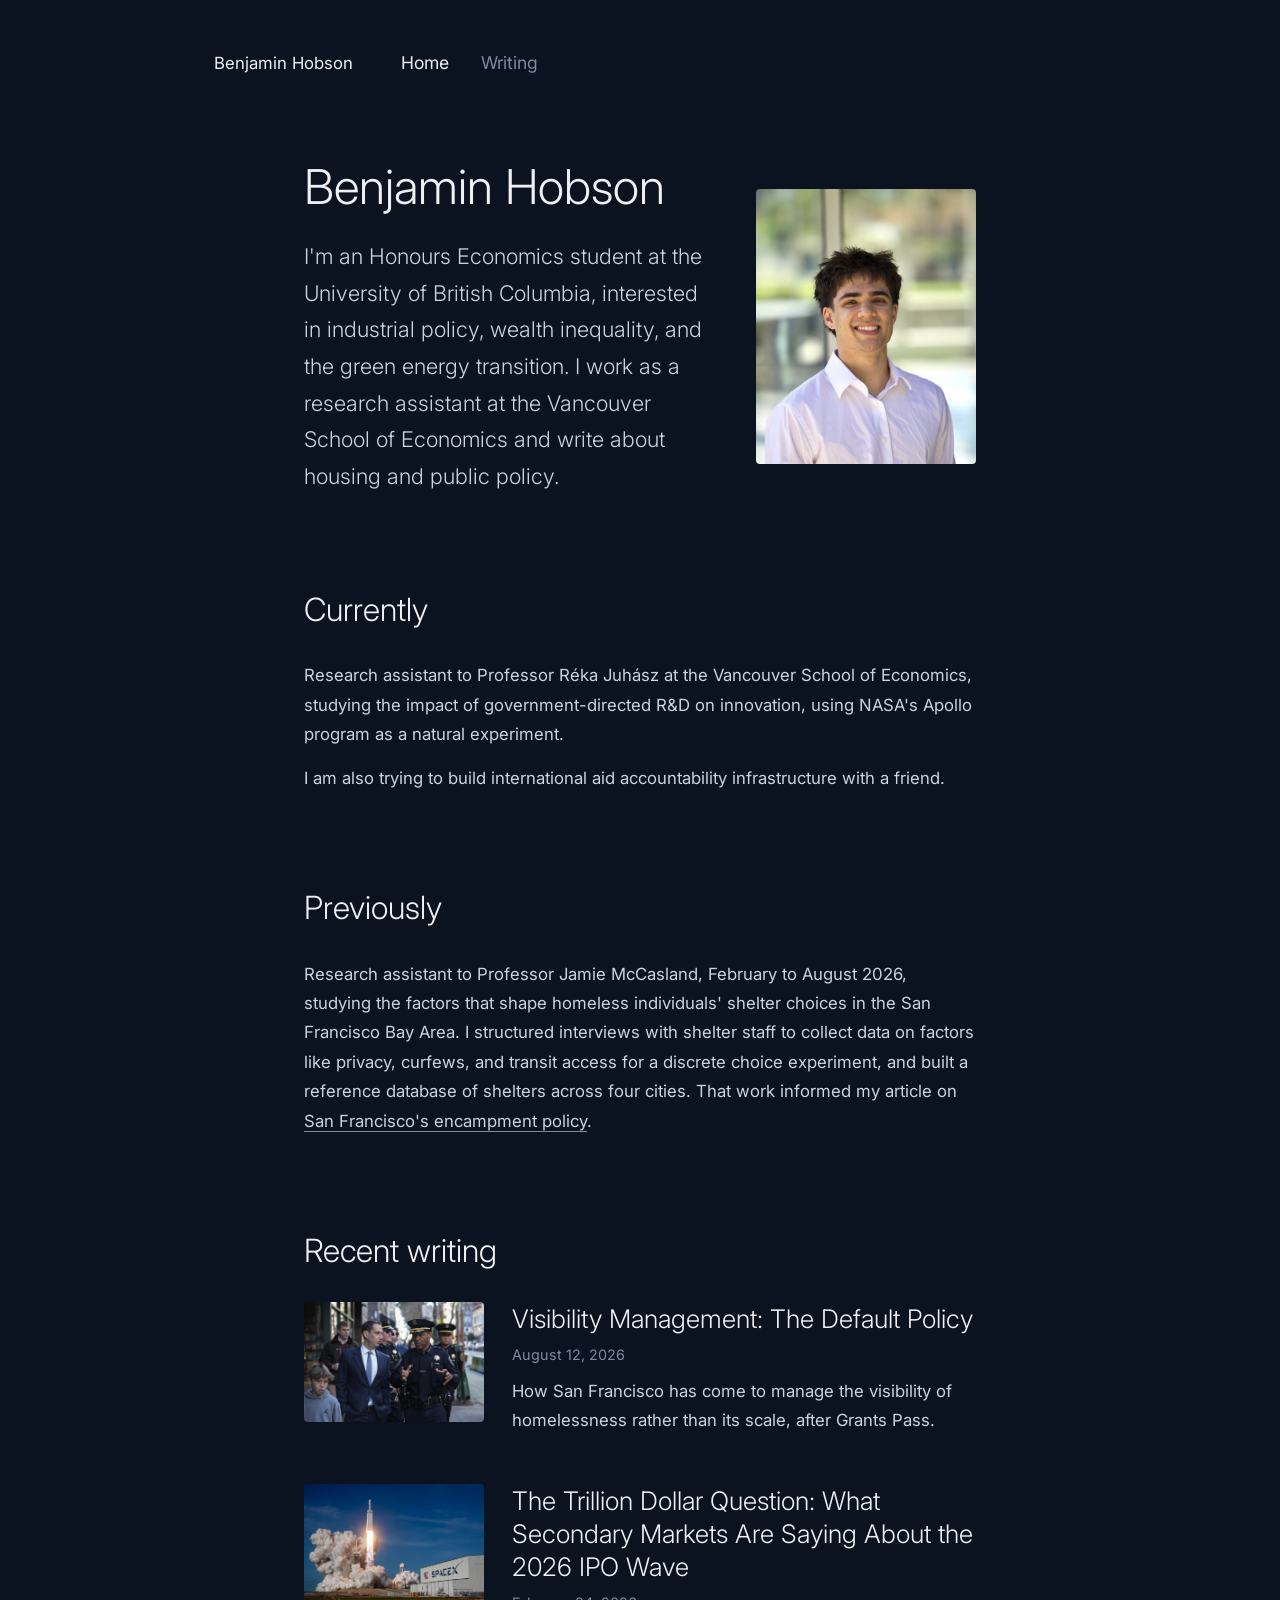
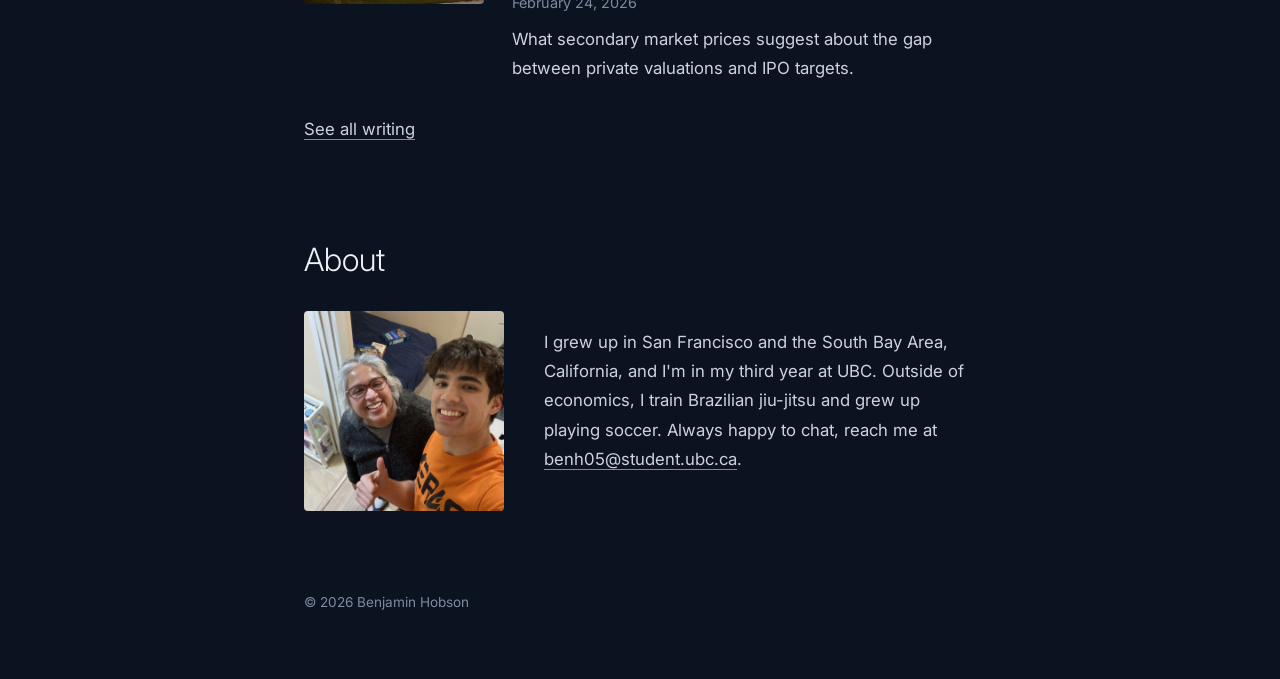
==== commit 3c99b35d: "Tighten research descriptions Co-Authored-By: Claude Opus 5.5 <noreply@anthropic.com> Claude-Session" ====
--- a/index.html
+++ b/index.html
@@ -30,12 +30,12 @@
 
 <h2>Currently</h2>
 <ul class="plain">
-<li>Research assistant to Professor Réka Juhász at the Vancouver School of Economics, studying how government-directed R&amp;D affects innovation, using NASA's Apollo program as a natural experiment.</li>
+<li>Research assistant to Professor Réka Juhász at the Vancouver School of Economics, studying the impact of government-directed R&amp;D on innovation, using NASA's Apollo program as a natural experiment.</li>
 <li>I am also trying to build international aid accountability infrastructure with a friend.</li>
 </ul>
 
 <h2>Previously</h2>
-<p>Research assistant to Professor Jamie McCasland, February to August 2026, studying what shapes homeless individuals' shelter choices in the Bay Area. I structured interviews with shelter staff to collect data on factors like privacy, curfews, and transit access for a discrete choice experiment, and built a reference database of shelters across four cities. That work informed my article on <a href="article4.html">San Francisco's encampment policy</a>.</p>
+<p>Research assistant to Professor Jamie McCasland, February to August 2026, studying the factors that shape homeless individuals' shelter choices in the San Francisco Bay Area. I structured interviews with shelter staff to collect data on factors like privacy, curfews, and transit access for a discrete choice experiment, and built a reference database of shelters across four cities. That work informed my article on <a href="article4.html">San Francisco's encampment policy</a>.</p>
 
 <h2>Recent writing</h2>
 <div class="entry"><a class="thumb" href="article4.html" tabindex="-1" aria-hidden="true"><img src="lurieimage.jpeg" alt="" loading="lazy"></a><div><div class="title"><a href="article4.html">Visibility Management: The Default Policy</a></div><div class="meta">August 12, 2026</div><p class="desc">How San Francisco has come to manage the visibility of homelessness rather than its scale, after Grants Pass.</p></div></div>
